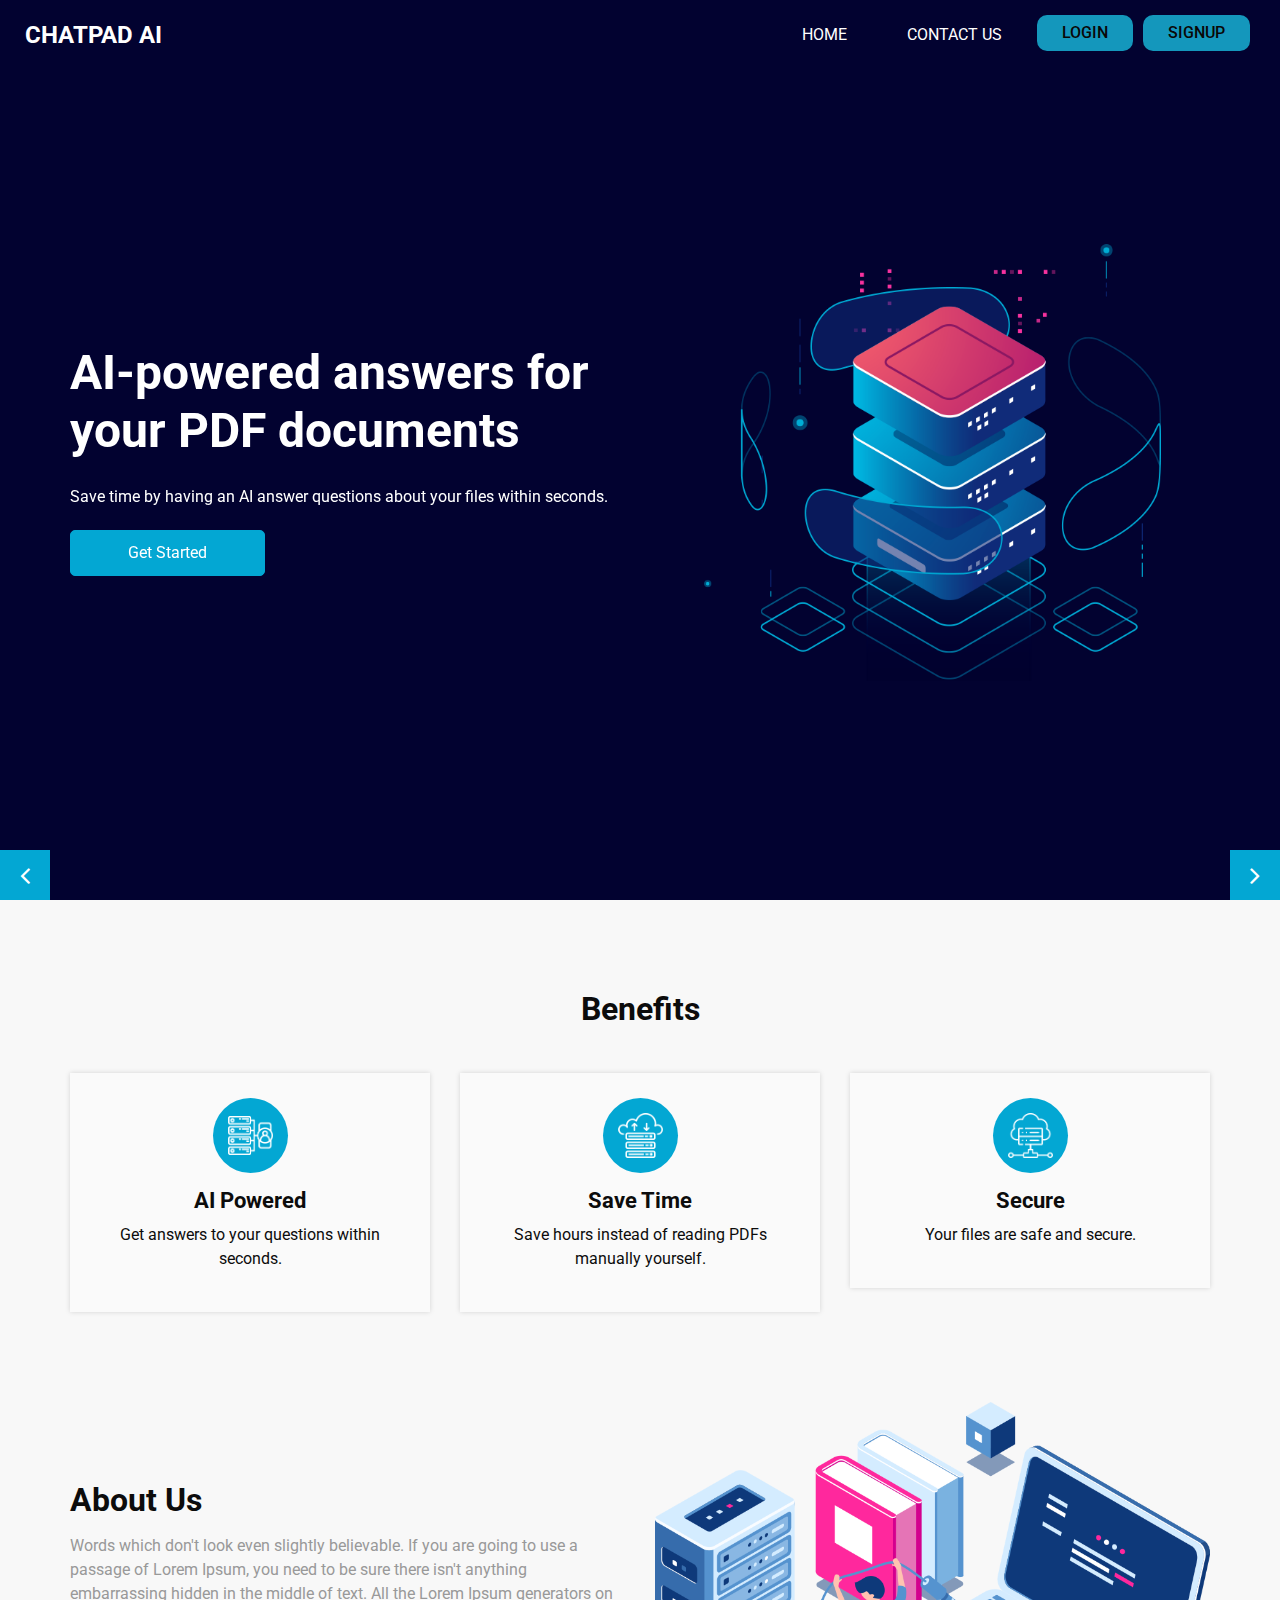
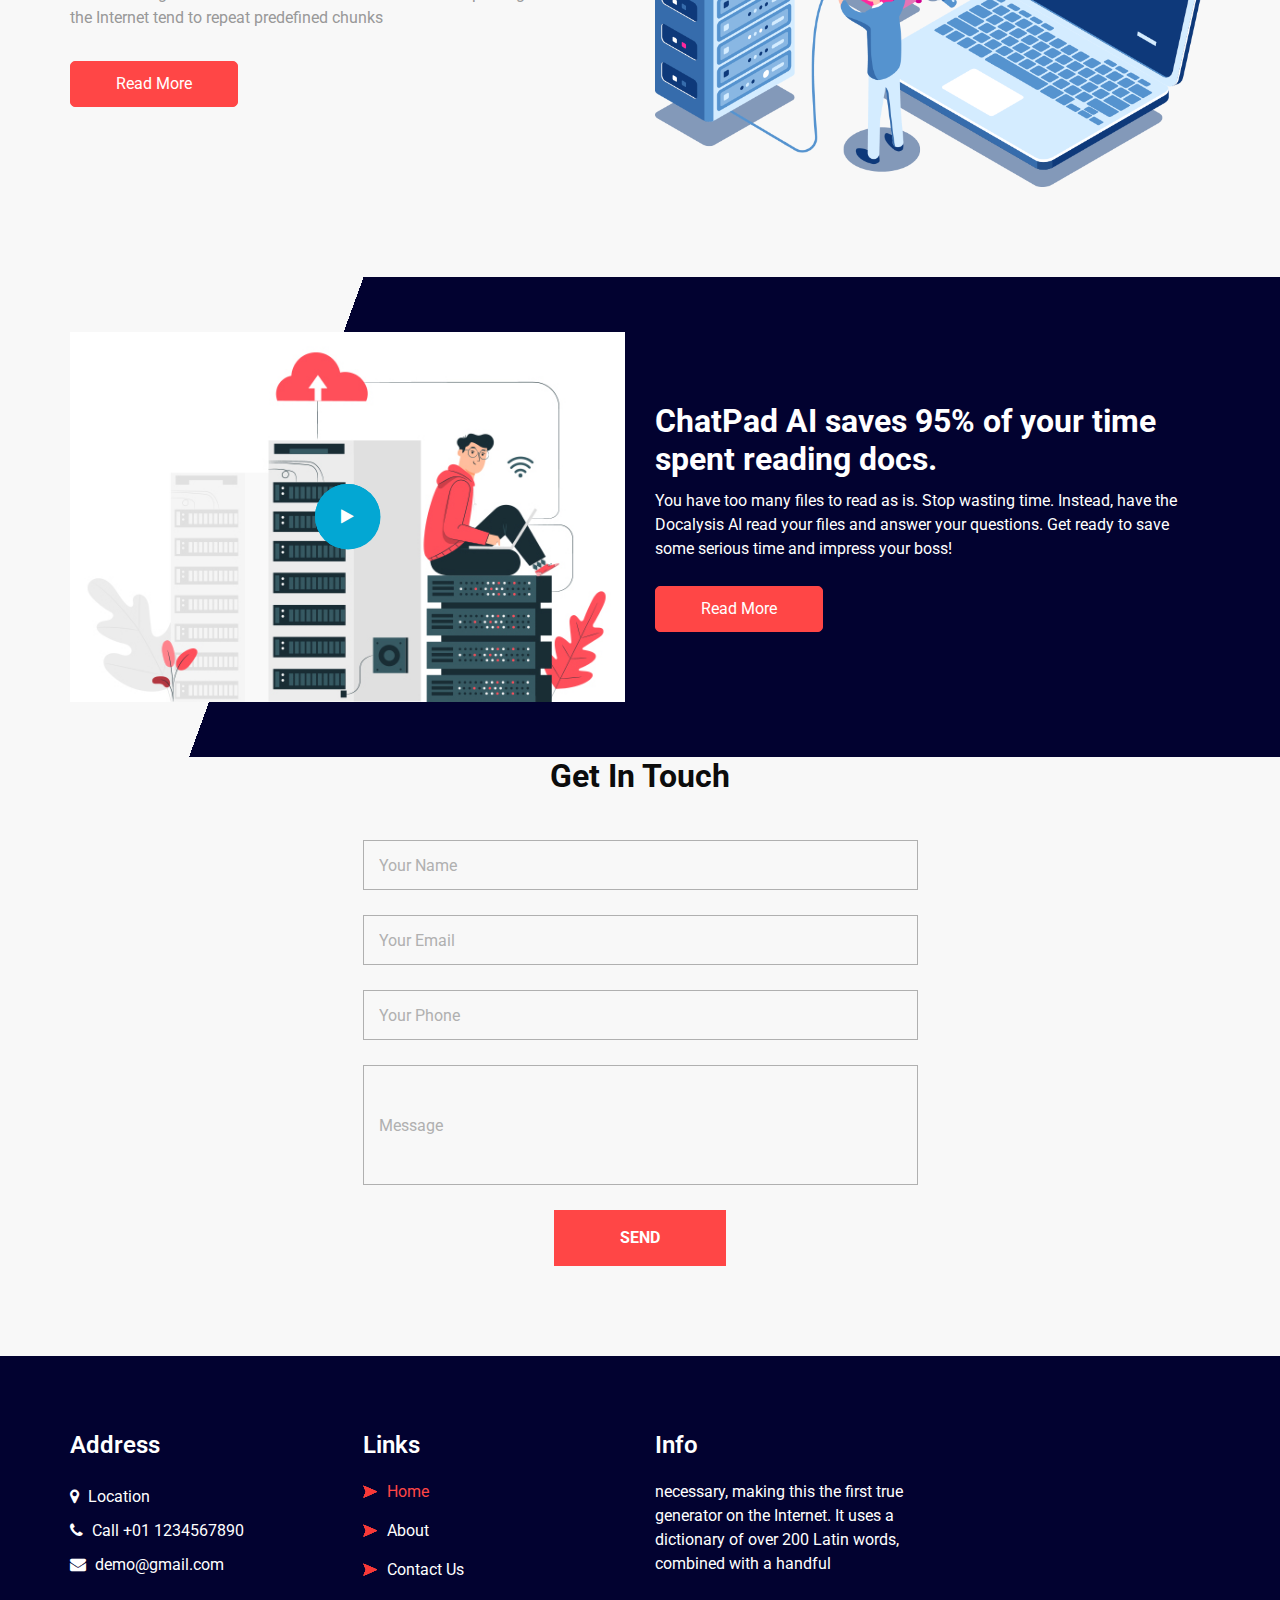
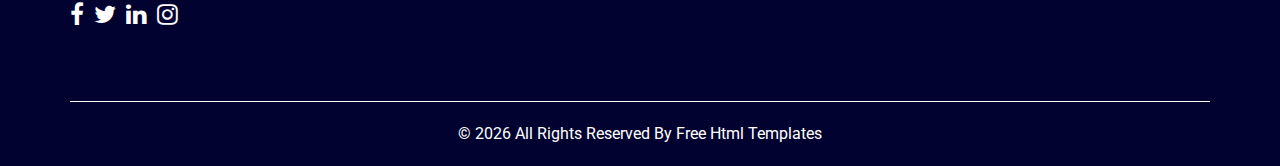
==== ChatPad AI/hostit-html/index.html @ 057b23d5 "Added frontend folder" ====
<!DOCTYPE html>
<html>

<head>
  <!-- Basic -->
  <meta charset="utf-8" />
  <meta http-equiv="X-UA-Compatible" content="IE=edge" />
  <!-- Mobile Metas -->
  <meta name="viewport" content="width=device-width, initial-scale=1, shrink-to-fit=no" />
  <!-- Site Metas -->
  <link rel="icon" href="images/fevicon.png" type="image/gif" />
  <meta name="keywords" content="" />
  <meta name="description" content="" />
  <meta name="author" content="" />

  <title>ChatPad AI</title>


  <!-- bootstrap core css -->
  <link rel="stylesheet" type="text/css" href="css/bootstrap.css" />

  <!-- fonts style -->
  <link href="https://fonts.googleapis.com/css2?family=Roboto:wght@400;500;700;900&display=swap" rel="stylesheet">

  <!-- font awesome style -->
  <link href="css/font-awesome.min.css" rel="stylesheet" />

  <!-- Custom styles-->
  <link href="css/style.css" rel="stylesheet" />
  <!-- responsive style -->
  <link href="css/responsive.css" rel="stylesheet" />

</head>

<body>

  <div class="hero_area">
    <!-- header section strats -->
    <header class="header_section">
      <div class="container-fluid">
        <nav class="navbar navbar-expand-lg custom_nav-container ">
          <a class="navbar-brand" href="index.html">
            <span>ChatPad AI</span>
          </a>

          <!-- <button class="navbar-toggler" type="button" data-toggle="collapse" data-target="#navbarSupportedContent" aria-controls="navbarSupportedContent" aria-expanded="false" aria-label="Toggle navigation">
            <span class=""> </span>
          </button> -->

          <div class="collapse navbar-collapse" id="navbarSupportedContent">
            <ul class="navbar-nav  ml-auto">
              <li class="nav-item active">
                <a class="nav-link" href="index.html">Home <span class="sr-only">(current)</span></a>
              </li>
             
              
             
              <li class="nav-item">
                <a class="nav-link" href="contact.html">Contact Us</a>
              </li>
              <li>
                <a href="" class="btn-s">
                  LOGIN
                </a>
              </li>
              <li>
                <a href="" class="btn-s">
                  SIGNUP
                </a>
              </li>
              
             
          
            </ul>
            <!-- <div class="quote_btn-container">
              <form class="form-inline">
                <button class="btn   nav_search-btn" type="submit">
                  <i class="fa fa-search" aria-hidden="true"></i>
                </button>
              </form>
              <a href="">
                <i class="fa fa-phone" aria-hidden="true"></i>
                <span>
                  Call : +01 123455678990
                </span>
              </a>
            </div> -->
          </div>
        </nav>
      </div>
    </header>
    <!-- end header section -->
    <!-- slider section -->
    <section class="slider_section ">
      <div id="customCarousel1" class="carousel slide" data-ride="carousel">
        <div class="carousel-inner">
          <div class="carousel-item active">
            <div class="container ">
              <div class="row">
                <div class="col-md-6">
                  <div class="detail-box">
                    <h1>
                      AI-powered answers for your PDF documents
                    </h1>
                    <p>
                      Save time by having an AI answer questions about your files within seconds.                    <div class="btn-box">
                      <a href="" class="btn-1">
                        Get Started
                      </a>
                      
                    </div>
                  </div>
                </div>
                <div class="col-md-6">
                  <div class="row">
                    <div class=" col-lg-10 mx-auto">
                      <div class="img-box">
                        <img src="images/slider-img.png" alt="">
                      </div>
                    </div>
                  </div>
                </div>
              </div>
            </div>
          </div>
          <div class="carousel-item">
            <div class="container ">
              <div class="row">
                <div class="col-md-6">
                  <div class="detail-box">
                    <h1>
                      Engage with the Web: Chat with any URL!
                    </h1>
                    <p>
                      
WebWise AI: Unleash the Power of URLs - Summarize and Answer Questions for Free!                   <div class="btn-box">
                    
                      <a href="" class="btn-2">
                        Get Started
                      </a>
                    </div>
                  </div>
                </div>
                <div class="col-md-6">
                  <div class="row">
                    <div class=" col-lg-10 mx-auto">
                      <div class="img-box">
                        <img src="images/slider-img.png" alt="">
                      </div>
                    </div>
                  </div>
                </div>
              </div>
            </div>
          </div>
        
        </div>
        <div class="carousel_btn-box">
          <a class="carousel-control-prev" href="#customCarousel1" role="button" data-slide="prev">
            <i class="fa fa-angle-left" aria-hidden="true"></i>
            <span class="sr-only">Previous</span>
          </a>
          <a class="carousel-control-next" href="#customCarousel1" role="button" data-slide="next">
            <i class="fa fa-angle-right" aria-hidden="true"></i>
            <span class="sr-only">Next</span>
          </a>
        </div>
      </div>
    </section>
    <!-- end slider section -->
  </div>

  <!-- service section -->

  <section class="service_section layout_padding">
    <div class="container">
      <div class="heading_container heading_center">
        <h2>
          Benefits
        </h2>
      </div>
    </div>
    <div class="container ">
      <div class="row">
        <div class="col-md-6 col-lg-4">
          <div class="box ">
            <div class="img-box">
              <img src="images/s1.png" alt="">
            </div>
            <div class="detail-box">
              <h4>
                AI Powered
              </h4>
              <p>
                Get answers to your questions within seconds.              </p>
             
            </div>
          </div>
        </div>
        <div class="col-md-6 col-lg-4">
          <div class="box ">
            <div class="img-box">
              <img src="images/s2.png" alt="">
            </div>
            <div class="detail-box">
              <h4>
                Save Time
              </h4>
              <p>
                Save hours instead of reading PDFs manually yourself.              </p>
              
            </div>
          </div>
        </div>
        <div class="col-md-6 col-lg-4 ">
          <div class="box ">
            <div class="img-box">
              <img src="images/s3.png" alt="">
            </div>
            <div class="detail-box">
              <h4>
                Secure
              </h4>
              <p>
                Your files are safe and secure.            </p>
             
            </div>
          </div>
        </div>
        <!-- <div class="col-md-6 col-lg-4">
          <div class="box ">
            <div class="img-box">
              <img src="images/s4.png" alt="">
            </div>
            <div class="detail-box">
              <h4>
                VPS Hosting
              </h4>
              <p>
                Generators on the Internet tend to repeat predefined chunks as necessary
              </p>
              <a href="">
                Read More
                <i class="fa fa-long-arrow-right" aria-hidden="true"></i>

              </a>
            </div>
          </div>
        </div> -->
        <!-- <div class="col-md-6 col-lg-4">
          <div class="box ">
            <div class="img-box">
              <img src="images/s5.png" alt="">
            </div>
            <div class="detail-box">
              <h4>
                Wordpress Hosting
              </h4>
              <p>
                Generators on the Internet tend to repeat predefined chunks as necessary
              </p>
              <a href="">
                Read More
                <i class="fa fa-long-arrow-right" aria-hidden="true"></i>

              </a>
            </div>
          </div>
        </div> -->
        <!-- <div class="col-md-6 col-lg-4">
          <div class="box ">
            <div class="img-box">
              <img src="images/s6.png" alt="">
            </div>
            <div class="detail-box">
              <h4>
                Domain Name
              </h4>
              <p>
                Generators on the Internet tend to repeat predefined chunks as necessary
              </p>
              <a href="">
                Read More
                <i class="fa fa-long-arrow-right" aria-hidden="true"></i>

              </a>
            </div>
          </div> -->
        </div>
      </div>
    </div>
  </section>

  <!-- end service section -->

  <!-- about section -->

  <section class="about_section layout_padding-bottom">
    <div class="container  ">
      <div class="row">
        <div class="col-md-6">
          <div class="detail-box">
            <div class="heading_container">
              <h2>
                About Us
              </h2>
            </div>
            <p>
              Words which don't look even slightly believable. If you are going to use a passage of Lorem Ipsum, you need to be sure there isn't anything embarrassing hidden in the middle of text. All the Lorem Ipsum generators on the Internet tend to repeat predefined chunks </p>
            <a href="">
              Read More
            </a>
          </div>
        </div>
        <div class="col-md-6 ">
          <div class="img-box">
            <img src="images/about-img.png" alt="">
          </div>
        </div>

      </div>
    </div>
  </section>

  <!-- end about section -->


  <!-- server section -->

  <section class="server_section">
    <div class="container ">
      <div class="row">
        <div class="col-md-6">
          <div class="img-box">
            <img src="images/server-img.jpg" alt="">
            <div class="play_btn">
              <button>
                <i class="fa fa-play" aria-hidden="true"></i>
              </button>
            </div>
          </div>
        </div>
        <div class="col-md-6">
          <div class="detail-box">
            <div class="heading_container">
              <h2>
                ChatPad AI saves 95% of your time spent reading docs.              </h2>
              <p>
                You have too many files to read as is. Stop wasting time. Instead, have the Docalysis AI read your files and answer your questions. Get ready to save some serious time and impress your boss!              </p>
            </div>
            <a href="">
              Read More
            </a>
          </div>
        </div>
      </div>
    </div>
  </section>

  <!-- end server section -->

  

  

  <!-- contact section -->
  <section class="contact_section layout_padding-bottom">
    <div class="container">
      <div class="heading_container heading_center">
        <h2>
          Get In Touch
        </h2>
      </div>
      <div class="row">
        <div class="col-md-8 col-lg-6 mx-auto">
          <div class="form_container">
            <form action="">
              <div>
                <input type="text" placeholder="Your Name" />
              </div>
              <div>
                <input type="email" placeholder="Your Email" />
              </div>
              <div>
                <input type="text" placeholder="Your Phone" />
              </div>
              <div>
                <input type="text" class="message-box" placeholder="Message" />
              </div>
              <div class="btn_box ">
                <button>
                  SEND
                </button>
              </div>
            </form>
          </div>
        </div>
      </div>
    </div>
  </section>
  <!-- end contact section -->

  <!-- info section -->

  <section class="info_section layout_padding2">
    <div class="container">
      <div class="row">
        <div class="col-md-3">
          <div class="info_contact">
            <h4>
              Address
            </h4>
            <div class="contact_link_box">
              <a href="">
                <i class="fa fa-map-marker" aria-hidden="true"></i>
                <span>
                  Location
                </span>
              </a>
              <a href="">
                <i class="fa fa-phone" aria-hidden="true"></i>
                <span>
                  Call +01 1234567890
                </span>
              </a>
              <a href="">
                <i class="fa fa-envelope" aria-hidden="true"></i>
                <span>
                  demo@gmail.com
                </span>
              </a>
            </div>
          </div>
          <div class="info_social">
            <a href="">
              <i class="fa fa-facebook" aria-hidden="true"></i>
            </a>
            <a href="">
              <i class="fa fa-twitter" aria-hidden="true"></i>
            </a>
            <a href="">
              <i class="fa fa-linkedin" aria-hidden="true"></i>
            </a>
            <a href="">
              <i class="fa fa-instagram" aria-hidden="true"></i>
            </a>
          </div>
        </div>
        <div class="col-md-3">
          <div class="info_link_box">
            <h4>
              Links
            </h4>
            <div class="info_links">
              <a class="active" href="index.html">
                <img src="images/nav-bullet.png" alt="">
                Home
              </a>
              <a class="" href="about.html">
                <img src="images/nav-bullet.png" alt="">
                About
              </a>
         
              <a class="" href="contact.html">
                <img src="images/nav-bullet.png" alt="">
                Contact Us
              </a>
            </div>
          </div>
        </div>
        <div class="col-md-3">
          <div class="info_detail">
            <h4>
              Info
            </h4>
            <p>
              necessary, making this the first true generator on the Internet. It uses a dictionary of over 200 Latin words, combined with a handful
            </p>
          </div>
        </div>
        
      </div>
    </div>
  </section>

  <!-- end info section -->


  <!-- footer section -->
  <footer class="footer_section">
    <div class="container">
      <p>
        &copy; <span id="displayYear"></span> All Rights Reserved By
        <a href="https://html.design/">Free Html Templates</a>
      </p>
    </div>
  </footer>
  <!-- footer section -->

  <!-- jQery -->
  <script src="js/jquery-3.4.1.min.js"></script>
  <!-- bootstrap js -->
  <script src="js/bootstrap.js"></script>
  <!-- custom js -->
  <script src="js/custom.js"></script>


</body>

</html>
---- ChatPad AI/hostit-html/css/style.css ----
body {
  font-family: "Roboto", sans-serif;
  color: #0c0c0c;
  background-color: #f8f8f8;
  overflow-x: hidden;
}

.layout_padding {
  padding: 90px 0;
}

.layout_padding2 {
  padding: 75px 0;
}

.layout_padding2-top {
  padding-top: 75px;
}

.layout_padding2-bottom {
  padding-bottom: 75px;
}

.layout_padding-top {
  padding-top: 90px;
}

.layout_padding-bottom {
  padding-bottom: 90px;
}

.heading_container {
  display: -webkit-box;
  display: -ms-flexbox;
  display: flex;
  -webkit-box-orient: vertical;
  -webkit-box-direction: normal;
      -ms-flex-direction: column;
          flex-direction: column;
  -webkit-box-align: start;
      -ms-flex-align: start;
          align-items: flex-start;
}

.heading_container h2 {
  position: relative;
  font-weight: bold;
  margin: 0;
}

.heading_container.heading_center {
  -webkit-box-align: center;
      -ms-flex-align: center;
          align-items: center;
  text-align: center;
}

.heading_container p {
  margin-top: 10px;
  margin-bottom: 0;
}

.container_border_style {
  position: relative;
  padding: 20px;
}

.container_border_style::before, .container_border_style::after {
  content: "";
  position: absolute;
  top: 50%;
  width: 3px;
  height: 90px;
  background-color: #03a7d3;
  -webkit-transform: translateY(-50%);
          transform: translateY(-50%);
}

.container_border_style::before {
  left: 0;
}

.container_border_style::after {
  right: 0;
}

a,
a:hover,
a:focus {
  text-decoration: none;
}

a:hover,
a:focus {
  color: initial;
}

.btn,
.btn:focus {
  outline: none !important;
  -webkit-box-shadow: none;
          box-shadow: none;
}

/*header section*/
.hero_area {
  position: relative;
  background-color: #020230;
  min-height: 100vh;
  display: -webkit-box;
  display: -ms-flexbox;
  display: flex;
  -webkit-box-orient: vertical;
  -webkit-box-direction: normal;
      -ms-flex-direction: column;
          flex-direction: column;
}

.sub_page .hero_area {
  min-height: auto;
}

.header_section .container-fluid {
  padding-right: 25px;
  padding-left: 25px;
}

.navbar-brand span {
  font-weight: bold;
  color: #ffffff;
  font-size: 24px;
  text-transform: uppercase;
}

.custom_nav-container {
  padding: 10px 0;
}

.custom_nav-container .navbar-nav .nav-item .nav-link {
  padding: 3px 15px;
  margin: 10px 15px;
  color: #ffffff;
  text-align: center;
  text-transform: uppercase;
}

.custom_nav-container .nav_search-btn {
  width: 35px;
  height: 35px;
  padding: 0;
  border: none;
  color: #ffffff;
  margin: 0 20px;
}

.custom_nav-container .navbar-toggler {
  outline: none;
}

.custom_nav-container .navbar-toggler {
  padding: 0;
  width: 37px;
  height: 42px;
  -webkit-transition: all 0.3s;
  transition: all 0.3s;
}

.custom_nav-container .navbar-toggler span {
  display: block;
  width: 35px;
  height: 4px;
  background-color: #ffffff;
  margin: 7px 0;
  -webkit-transition: all 0.3s;
  transition: all 0.3s;
  position: relative;
  border-radius: 5px;
  transition: all 0.3s;
}

.custom_nav-container .navbar-toggler span::before, .custom_nav-container .navbar-toggler span::after {
  content: "";
  position: absolute;
  left: 0;
  height: 100%;
  width: 100%;
  background-color: #ffffff;
  top: -10px;
  border-radius: 5px;
  -webkit-transition: all 0.3s;
  transition: all 0.3s;
}

.custom_nav-container .navbar-toggler span::after {
  top: 10px;
}

.custom_nav-container .navbar-toggler[aria-expanded="true"] {
  -webkit-transform: rotate(360deg);
          transform: rotate(360deg);
}

.custom_nav-container .navbar-toggler[aria-expanded="true"] span {
  -webkit-transform: rotate(45deg);
          transform: rotate(45deg);
}

.custom_nav-container .navbar-toggler[aria-expanded="true"] span::before, .custom_nav-container .navbar-toggler[aria-expanded="true"] span::after {
  -webkit-transform: rotate(90deg);
          transform: rotate(90deg);
  top: 0;
}

.custom_nav-container .navbar-toggler[aria-expanded="true"] .s-1 {
  -webkit-transform: rotate(45deg);
          transform: rotate(45deg);
  margin: 0;
  margin-bottom: -4px;
}

.custom_nav-container .navbar-toggler[aria-expanded="true"] .s-2 {
  display: none;
}

.custom_nav-container .navbar-toggler[aria-expanded="true"] .s-3 {
  -webkit-transform: rotate(-45deg);
          transform: rotate(-45deg);
  margin: 0;
  margin-top: -4px;
}

.custom_nav-container .navbar-toggler[aria-expanded="false"] .s-1,
.custom_nav-container .navbar-toggler[aria-expanded="false"] .s-2,
.custom_nav-container .navbar-toggler[aria-expanded="false"] .s-3 {
  -webkit-transform: none;
          transform: none;
}

.quote_btn-container {
  display: -webkit-box;
  display: -ms-flexbox;
  display: flex;
  -webkit-box-align: center;
      -ms-flex-align: center;
          align-items: center;
}

.quote_btn-container a {
  color: #ffffff;
  text-transform: uppercase;
}

.quote_btn-container a span {
  margin-left: 5px;
}

.header_section .btn-s {
  display: -webkit-box;
  display: -ms-flexbox;
  display: flex;
  margin: 5px 5px;
}

.header_section .btn-s a {
  margin: 5px;
  width: 195px;
  text-align: center;
}

.header_section .btn-s {
  display: inline-block;
  padding: 6px 25px;
  background-color: #1497bc;
  color: #0a0707;
  font-weight: 500;
  border-radius: 10px;
  /* border: 5px solid #03a7d3; */
  -webkit-transition: all .3s;
  transition: all .3s;
}

.header_section .btn-s:hover {
  background-color: transparent;
  color: #03a7d3;
}
/*end header section*/
/* slider section */
.slider_section {
  -webkit-box-flex: 1;
      -ms-flex: 1;
          flex: 1;
  display: -webkit-box;
  display: -ms-flexbox;
  display: flex;
  -webkit-box-align: center;
      -ms-flex-align: center;
          align-items: center;
  padding-top: 45px;
  padding-bottom: 90px;
}

.slider_section .row {
  -webkit-box-align: center;
      -ms-flex-align: center;
          align-items: center;
}

.slider_section #customCarousel1 {
  width: 100%;
  position: unset;
}

.slider_section .detail-box {
  color: #ffffff;
}

.slider_section .detail-box h1 {
  font-weight: bold;
  margin-bottom: 25px;
  font-size: 3rem;
}

.slider_section .detail-box h1 span {
  font-size: 3rem;
  color: #03a7d3;
}

.slider_section .detail-box .btn-box {
  display: -webkit-box;
  display: -ms-flexbox;
  display: flex;
  margin: 0 -5px;
}

.slider_section .detail-box a {
  margin: 5px;
  width: 195px;
  text-align: center;
}

.slider_section .detail-box .btn-1 {
  display: inline-block;
  padding: 10px 15px;
  background-color: #03a7d3;
  color: #ffffff;
  border-radius: 5px;
  border: 1px solid #03a7d3;
  -webkit-transition: all .3s;
  transition: all .3s;
}

.slider_section .detail-box .btn-1:hover {
  background-color: transparent;
  color: #03a7d3;
}

.slider_section .detail-box .btn-2 {
  display: inline-block;
  padding: 10px 15px;
  background-color: #ff4646;
  color: #ffffff;
  border-radius: 5px;
  border: 1px solid #ff4646;
  -webkit-transition: all .3s;
  transition: all .3s;
}

.slider_section .detail-box .btn-2:hover {
  background-color: transparent;
  color: #ff4646;
}

.slider_section .img-box img {
  width: 100%;
}

.slider_section .carousel_btn-box {
  position: absolute;
  bottom: 0;
  left: 0;
  display: -webkit-box;
  display: -ms-flexbox;
  display: flex;
  -webkit-box-pack: justify;
      -ms-flex-pack: justify;
          justify-content: space-between;
  width: 100%;
  height: 50px;
  z-index: 3;
  font-size: 22px;
}

.slider_section .carousel_btn-box .carousel-control-prev,
.slider_section .carousel_btn-box .carousel-control-next {
  position: unset;
  width: 50px;
  height: 50px;
  background-color: #03a7d3;
  opacity: 1;
  font-size: 28px;
  -webkit-transition: all .3s;
  transition: all .3s;
}

.slider_section .carousel_btn-box .carousel-control-prev:hover,
.slider_section .carousel_btn-box .carousel-control-next:hover {
  background-color: #ffffff;
  color: #000000;
}

.about_section .row {
  -webkit-box-align: center;
      -ms-flex-align: center;
          align-items: center;
}

.about_section .img-box img {
  max-width: 100%;
}

.about_section .detail-box p {
  color: #999;
  margin-top: 15px;
}

.about_section .detail-box a {
  display: inline-block;
  padding: 10px 45px;
  background-color: #ff4646;
  color: #ffffff;
  border-radius: 5px;
  border: 1px solid #ff4646;
  -webkit-transition: all .3s;
  transition: all .3s;
  margin-top: 15px;
}

.about_section .detail-box a:hover {
  background-color: transparent;
  color: #ff4646;
}

.service_section {
  position: relative;
}

.service_section .box {
  margin-top: 45px;
  display: -webkit-box;
  display: -ms-flexbox;
  display: flex;
  -webkit-box-orient: vertical;
  -webkit-box-direction: normal;
      -ms-flex-direction: column;
          flex-direction: column;
  -webkit-box-align: center;
      -ms-flex-align: center;
          align-items: center;
  text-align: center;
  padding: 25px;
  background-color: #fafafa;
  -webkit-box-shadow: 0 0 5px 0 rgba(0, 0, 0, 0.15);
          box-shadow: 0 0 5px 0 rgba(0, 0, 0, 0.15);
}

.service_section .box .img-box {
  width: 75px;
  height: 75px;
  background-color: #03a7d3;
  border-radius: 100%;
  display: -webkit-box;
  display: -ms-flexbox;
  display: flex;
  -webkit-box-pack: center;
      -ms-flex-pack: center;
          justify-content: center;
  -webkit-box-align: center;
      -ms-flex-align: center;
          align-items: center;
  -webkit-transition: all .2s;
  transition: all .2s;
  padding: 10px;
}

.service_section .box .img-box img {
  width: 100%;
  max-width: 45px;
  max-height: 45px;
}

.service_section .box .detail-box {
  margin-top: 15px;
}

.service_section .box .detail-box h4 {
  font-weight: bold;
  font-size: 22px;
}

.service_section .box .detail-box a {
  color: #03a7d3;
}

.service_section .box .detail-box a:hover {
  color: #ff4646;
}

.service_section .box:hover .img-box {
  background-color: #ff4646;
}

.server_section {
  background: linear-gradient(110deg, transparent 25%, #020230 25%);
  padding: 55px 0;
  color: #ffffff;
}

.server_section .row {
  -webkit-box-align: center;
      -ms-flex-align: center;
          align-items: center;
}

.server_section .img-box {
  position: relative;
}

.server_section .img-box img {
  width: 100%;
}

.server_section .img-box .play_btn {
  position: absolute;
  top: 50%;
  left: 50%;
  display: -webkit-box;
  display: -ms-flexbox;
  display: flex;
  -webkit-box-align: center;
      -ms-flex-align: center;
          align-items: center;
  -webkit-box-pack: center;
      -ms-flex-pack: center;
          justify-content: center;
  width: 65px;
  height: 65px;
  -webkit-transform: translate(-50%, -50%);
          transform: translate(-50%, -50%);
  border: none;
}

.server_section .img-box .play_btn button {
  background-color: transparent;
  border: none;
  background-color: #03a7d3;
  color: #ffffff;
  width: 100%;
  height: 100%;
  border-radius: 100%;
  position: relative;
  z-index: 3;
  outline: none;
}

.server_section .img-box .play_btn:before, .server_section .img-box .play_btn:after {
  content: "";
  width: 100%;
  height: 100%;
  position: absolute;
  top: 50%;
  left: 50%;
  background-color: #03a7d3;
  opacity: 1;
  border-radius: 100%;
  -webkit-transform: translate(-50%, -50%);
          transform: translate(-50%, -50%);
}

.server_section .img-box .play_btn:before {
  z-index: 2;
  -webkit-animation: before-animation 1500ms infinite;
          animation: before-animation 1500ms infinite;
}

.server_section .img-box .play_btn:after {
  z-index: 1;
  -webkit-animation: after-animation 1500ms infinite;
          animation: after-animation 1500ms infinite;
}

@-webkit-keyframes before-animation {
  0% {
    -webkit-transform: translateX(-50%) translateY(-50%) translateZ(0) scale(1);
            transform: translateX(-50%) translateY(-50%) translateZ(0) scale(1);
    opacity: 1;
  }
  100% {
    -webkit-transform: translateX(-50%) translateY(-50%) translateZ(0) scale(1.5);
            transform: translateX(-50%) translateY(-50%) translateZ(0) scale(1.5);
    opacity: 0;
  }
}

@keyframes before-animation {
  0% {
    -webkit-transform: translateX(-50%) translateY(-50%) translateZ(0) scale(1);
            transform: translateX(-50%) translateY(-50%) translateZ(0) scale(1);
    opacity: 1;
  }
  100% {
    -webkit-transform: translateX(-50%) translateY(-50%) translateZ(0) scale(1.5);
            transform: translateX(-50%) translateY(-50%) translateZ(0) scale(1.5);
    opacity: 0;
  }
}

@-webkit-keyframes after-animation {
  0% {
    -webkit-transform: translateX(-50%) translateY(-50%) translateZ(0) scale(1);
            transform: translateX(-50%) translateY(-50%) translateZ(0) scale(1);
    opacity: 1;
  }
  100% {
    -webkit-transform: translateX(-50%) translateY(-50%) translateZ(0) scale(2);
            transform: translateX(-50%) translateY(-50%) translateZ(0) scale(2);
    opacity: 0;
  }
}

@keyframes after-animation {
  0% {
    -webkit-transform: translateX(-50%) translateY(-50%) translateZ(0) scale(1);
            transform: translateX(-50%) translateY(-50%) translateZ(0) scale(1);
    opacity: 1;
  }
  100% {
    -webkit-transform: translateX(-50%) translateY(-50%) translateZ(0) scale(2);
            transform: translateX(-50%) translateY(-50%) translateZ(0) scale(2);
    opacity: 0;
  }
}

.server_section .detail-box a {
  display: inline-block;
  padding: 10px 45px;
  background-color: #ff4646;
  color: #ffffff;
  border-radius: 5px;
  border: 1px solid #ff4646;
  -webkit-transition: all .3s;
  transition: all .3s;
  margin-top: 25px;
}

.server_section .detail-box a:hover {
  background-color: transparent;
  color: #ff4646;
}

.price_section .price_container {
  display: -webkit-box;
  display: -ms-flexbox;
  display: flex;
  -ms-flex-wrap: wrap;
      flex-wrap: wrap;
  -webkit-box-pack: center;
      -ms-flex-pack: center;
          justify-content: center;
  text-align: center;
}

.price_section .price_container .box {
  margin: 45px 15px 0 15px;
}

.price_section .price_container .box .detail-box {
  width: 300px;
  padding: 40px 20px 15px 20px;
  background-color: #fff;
  border-radius: 25px;
  -webkit-box-shadow: 0 0 5px 0 rgba(0, 0, 0, 0.1);
          box-shadow: 0 0 5px 0 rgba(0, 0, 0, 0.1);
}

.price_section .price_container .box .detail-box h2 {
  font-weight: bold;
}

.price_section .price_container .box .detail-box h2 span {
  font-size: 3rem;
}

.price_section .price_container .box .detail-box h6 {
  text-transform: uppercase;
  color: #03a7d3;
  font-size: 20px;
  margin-bottom: 10px;
}

.price_section .price_container .box .price_features {
  padding: 0;
  list-style-type: none;
}

.price_section .price_container .box .price_features li {
  margin: 10px 0;
}

.price_section .price_container .box .btn-box {
  margin-top: 25px;
}

.price_section .price_container .box .btn-box a {
  display: inline-block;
  padding: 10px 35px;
  background-color: #ff4646;
  color: #ffffff;
  border-radius: 5px;
  border: 1px solid #ff4646;
  -webkit-transition: all .3s;
  transition: all .3s;
  border: none;
}

.price_section .price_container .box .btn-box a:hover {
  background-color: transparent;
  color: #ff4646;
}

.price_section .price_container .box .btn-box a:hover {
  background-color: #03a7d3;
  color: #ffffff;
}

.price_section .price_container .box:hover {
  color: #ffffff;
}

.price_section .price_container .box:hover .detail-box {
  background-color: #03a7d3;
}

.price_section .price_container .box:hover h6 {
  color: #ffffff;
}

.price_section .price_container .box:hover a {
  background-color: #03a7d3;
  color: #ffffff;
}

.client_section {
  padding-bottom: 45px;
}

.client_section .heading_container {
  margin-bottom: 35px;
}

.client_section .box {
  display: -webkit-box;
  display: -ms-flexbox;
  display: flex;
  -webkit-box-align: center;
      -ms-flex-align: center;
          align-items: center;
  margin: 45px 0;
}

.client_section .box .img-box {
  width: 125px;
  height: 125px;
  min-width: 125px;
  border-radius: 100%;
  overflow: hidden;
  margin-right: -65px;
  position: relative;
}

.client_section .box .img-box img {
  width: 100%;
}

.client_section .box .client_info {
  display: -webkit-box;
  display: -ms-flexbox;
  display: flex;
  -webkit-box-pack: justify;
      -ms-flex-pack: justify;
          justify-content: space-between;
}

.client_section .box .client_info .client_name h5 {
  font-weight: bold;
  color: #03a7d3;
  margin-bottom: 0;
  text-transform: uppercase;
}

.client_section .box .client_info .client_name h6 {
  margin-bottom: 0;
  color: #ff4646;
  font-weight: normal;
  font-size: 14px;
  text-transform: uppercase;
}

.client_section .box .client_info i {
  font-size: 24px;
  color: #03a7d3;
}

.client_section .box p {
  margin-top: 25px;
}

.client_section .box .detail-box {
  background-color: #ffffff;
  padding: 45px 45px 45px 85px;
  -webkit-box-shadow: 0 0 5px 0 rgba(0, 0, 0, 0.2);
          box-shadow: 0 0 5px 0 rgba(0, 0, 0, 0.2);
}

.client_section .carousel-control-prev,
.client_section .carousel-control-next {
  width: 50px;
  height: 50px;
  background-color: #03a7d3;
  opacity: 1;
  font-size: 28px;
  font-weight: bold;
  top: 50%;
  -webkit-transform: translateY(-50%);
          transform: translateY(-50%);
}

.client_section .carousel-control-prev {
  left: 0;
}

.client_section .carousel-control-next {
  right: 0;
}

.contact_section {
  position: relative;
}

.contact_section .heading_container {
  margin-bottom: 45px;
}

.contact_section .form_container input {
  width: 100%;
  border: 1px solid #b0b0b0;
  height: 50px;
  margin-bottom: 25px;
  padding-left: 15px;
  background-color: transparent;
  outline: none;
  color: #101010;
}

.contact_section .form_container input::-webkit-input-placeholder {
  color: #b0b0b0;
}

.contact_section .form_container input:-ms-input-placeholder {
  color: #b0b0b0;
}

.contact_section .form_container input::-ms-input-placeholder {
  color: #b0b0b0;
}

.contact_section .form_container input::placeholder {
  color: #b0b0b0;
}

.contact_section .form_container input.message-box {
  height: 120px;
}

.contact_section .form_container .btn_box {
  display: -webkit-box;
  display: -ms-flexbox;
  display: flex;
  -webkit-box-pack: center;
      -ms-flex-pack: center;
          justify-content: center;
}

.contact_section .form_container button {
  border: none;
  text-transform: uppercase;
  display: inline-block;
  padding: 15px 65px;
  background-color: #ff4646;
  color: #ffffff;
  border-radius: 0;
  border: 1px solid #ff4646;
  -webkit-transition: all .3s;
  transition: all .3s;
  font-weight: bold;
}

.contact_section .form_container button:hover {
  background-color: transparent;
  color: #ff4646;
}

/* info section */
.info_section {
  background-color: #020230;
  color: #ffffff;
}

.info_section h4 {
  font-weight: 600;
  margin-bottom: 20px;
}

.info_section .info_contact .contact_link_box {
  display: -webkit-box;
  display: -ms-flexbox;
  display: flex;
  -webkit-box-orient: vertical;
  -webkit-box-direction: normal;
      -ms-flex-direction: column;
          flex-direction: column;
}

.info_section .info_contact .contact_link_box a {
  margin: 5px 0;
  color: #ffffff;
}

.info_section .info_contact .contact_link_box a i {
  margin-right: 5px;
}

.info_section .info_contact .contact_link_box a:hover {
  color: #ff4646;
}

.info_section .info_social {
  display: -webkit-box;
  display: -ms-flexbox;
  display: flex;
  margin-top: 20px;
}

.info_section .info_social a {
  display: -webkit-box;
  display: -ms-flexbox;
  display: flex;
  -webkit-box-pack: center;
      -ms-flex-pack: center;
          justify-content: center;
  -webkit-box-align: center;
      -ms-flex-align: center;
          align-items: center;
  color: #ffffff;
  border-radius: 100%;
  margin-right: 10px;
  font-size: 24px;
}

.info_section .info_social a:hover {
  color: #ff4646;
}

.info_section .info_links {
  display: -webkit-box;
  display: -ms-flexbox;
  display: flex;
  -webkit-box-orient: vertical;
  -webkit-box-direction: normal;
      -ms-flex-direction: column;
          flex-direction: column;
  -ms-flex-wrap: wrap;
      flex-wrap: wrap;
}

.info_section .info_links a {
  display: -webkit-box;
  display: -ms-flexbox;
  display: flex;
  -webkit-box-align: center;
      -ms-flex-align: center;
          align-items: center;
  margin-bottom: 15px;
  color: #ffffff;
}

.info_section .info_links a img {
  margin-right: 10px;
}

.info_section .info_links a:hover, .info_section .info_links a.active {
  color: #ff4646;
}

.info_section form input {
  border: none;
  border-bottom: 1px solid #ffffff;
  background-color: transparent;
  width: 100%;
  height: 45px;
  color: #ffffff;
  outline: none;
}

.info_section form input::-webkit-input-placeholder {
  color: #ffffff;
}

.info_section form input:-ms-input-placeholder {
  color: #ffffff;
}

.info_section form input::-ms-input-placeholder {
  color: #ffffff;
}

.info_section form input::placeholder {
  color: #ffffff;
}

.info_section form button {
  width: 100%;
  text-align: center;
  display: inline-block;
  padding: 10px 55px;
  background-color: #ff4646;
  color: #ffffff;
  border-radius: 0;
  border: 1px solid #ff4646;
  -webkit-transition: all .3s;
  transition: all .3s;
  margin-top: 15px;
}

.info_section form button:hover {
  background-color: transparent;
  color: #ff4646;
}

/* end info section */
/* footer section*/
.footer_section {
  position: relative;
  background-color: #020230;
  text-align: center;
}

.footer_section p {
  color: #ffffff;
  padding: 20px 0;
  margin: 0;
  border-top: 1px solid #ffffff;
}

.footer_section p a {
  color: inherit;
}
/*# sourceMappingURL=style.css.map */
---- ChatPad AI/hostit-html/css/responsive.css ----
@media (max-width: 1300px) {}

@media (max-width: 1120px) {}

@media (max-width: 992px) {
  .hero_area {
    min-height: auto;
  }

  #navbarSupportedContent {
    padding: 15px 0 25px 0;
  }

  .quote_btn-container {
    flex-direction: column;
    align-items: center;
  }

  .quote_btn-container a {
    margin-right: 0;
    margin-top: 10px;
  }

  .slider_section {
    padding: 45px 0 90px 0;
  }


  .client_section .box {
    margin: 15px;
  }

  .client_section .carousel_btn-box {
    display: flex;
    justify-content: center;
    margin-top: 45px;
  }

  .client_section .carousel-control-prev,
  .client_section .carousel-control-next {
    position: unset;
    margin: 0 2.5px;
    width: 45px;
    height: 45px;
  }

  .info_section .info_main_row>div {
    margin-bottom: 25px;
  }
}

@media (max-width: 768px) {
  .slider_section .detail-box {
    margin-bottom: 45px;
    text-align: center;
  }

  .slider_section .detail-box .btn-box {
    justify-content: center;
  }

  .about_section .detail-box {
    margin-bottom: 45px;
  }


  .service_section .row .service_col_middle {
    order: 2;
  }

  .service_section .service_col_middle .box {
    margin-bottom: 45px;
  }

  .server_section {
    background: none;
    background-color: #020230;
  }

  .server_section .img-box {
    margin-bottom: 25px;
  }

  .contact_section .form_container {
    margin-right: 0;
    margin-bottom: 45px;
  }

  .info_section .row>div {
    display: flex;
    flex-direction: column;
    align-items: center;
    text-align: center;
    margin-bottom: 35px;
  }

  .info_section .info_links {
    align-items: center;
  }
}

@media (max-width: 576px) {


  .client_section .box {
    flex-direction: column;
    align-items: center;
  }

  .client_section .box .detail-box {
    padding: 85px 45px 45px 45px;

  }

  .client_section .box .img-box {
    margin-right: 0;
    margin-bottom: -65px;
  }
}

@media (max-width: 480px) {}

@media (max-width: 420px) {}

@media (max-width: 376px) {
  .slider_section .detail_box h1 {
    font-size: 2.5rem;
  }
}

@media (min-width: 1200px) {
  .container {
    max-width: 1170px;
  }
}
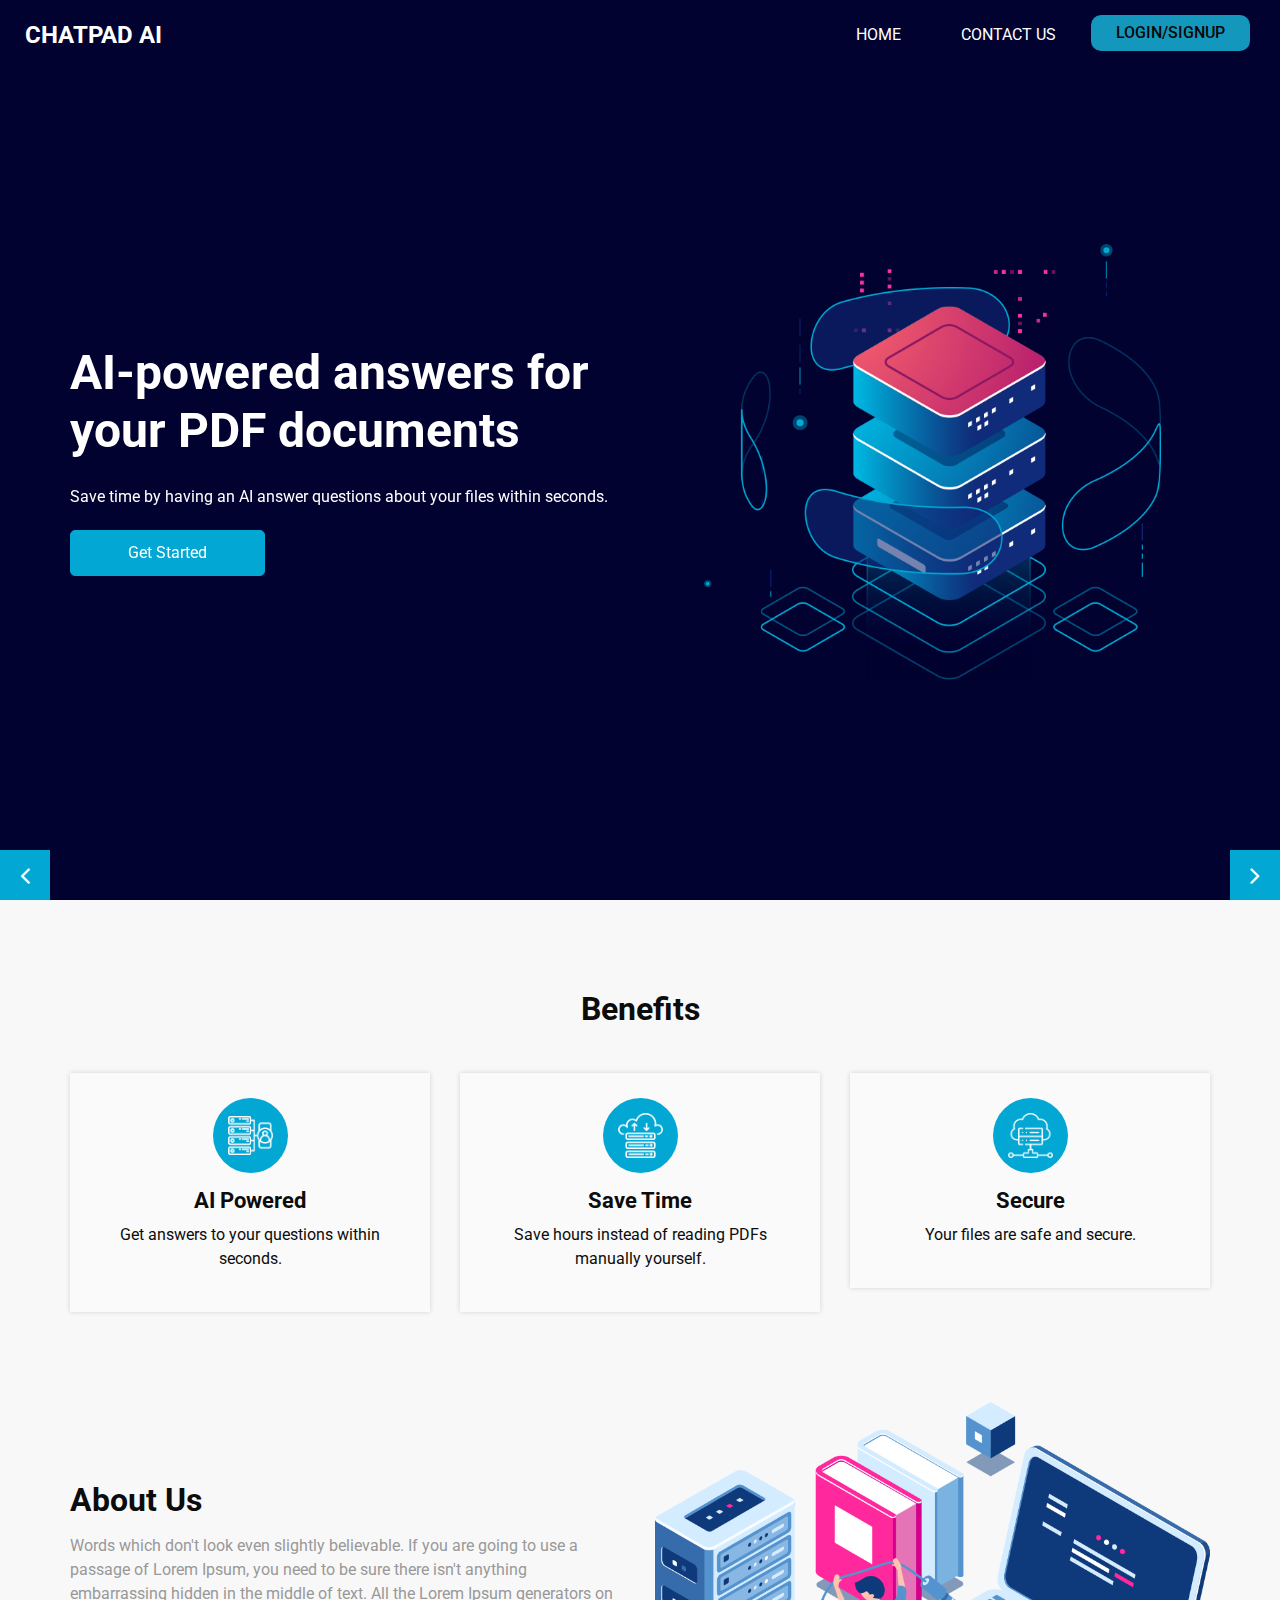
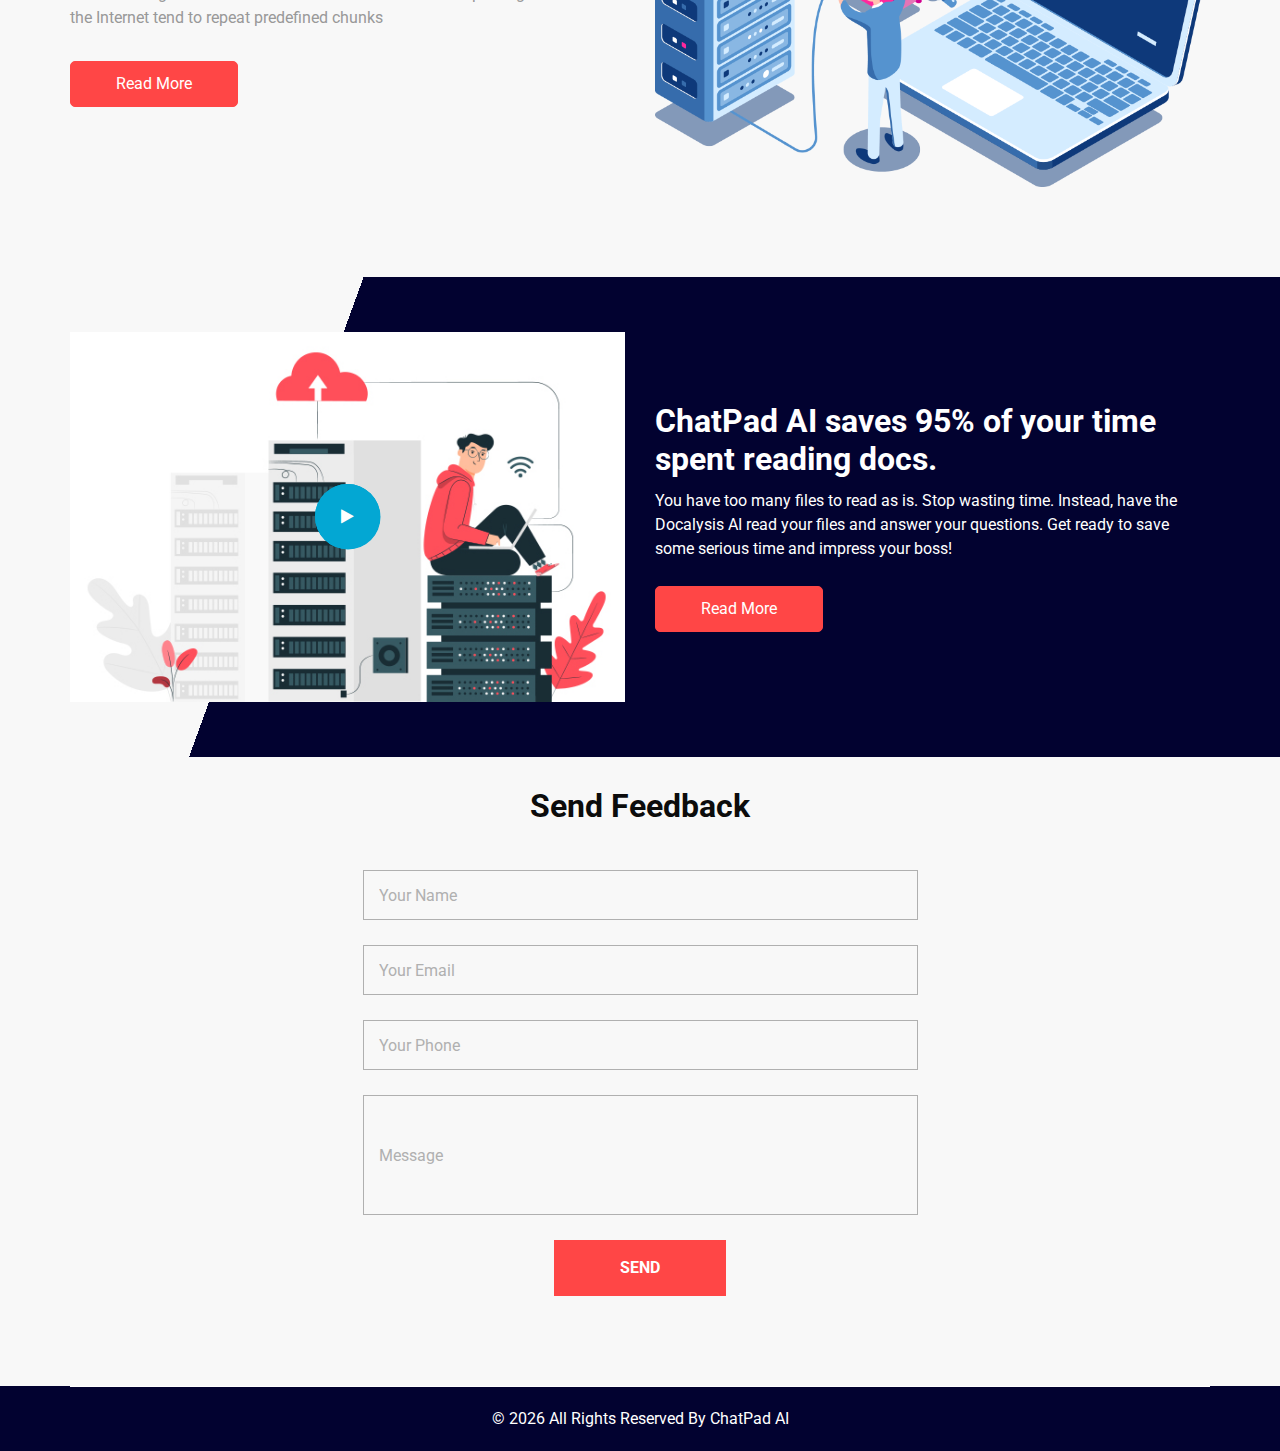
==== commit 9a19b358: "upto adminlogin" ====
--- a/ChatPad AI/hostit-html/index.html
+++ b/ChatPad AI/hostit-html/index.html
@@ -43,9 +43,7 @@
             <span>ChatPad AI</span>
           </a>
 
-          <!-- <button class="navbar-toggler" type="button" data-toggle="collapse" data-target="#navbarSupportedContent" aria-controls="navbarSupportedContent" aria-expanded="false" aria-label="Toggle navigation">
-            <span class=""> </span>
-          </button> -->
+    
 
           <div class="collapse navbar-collapse" id="navbarSupportedContent">
             <ul class="navbar-nav  ml-auto">
@@ -56,37 +54,19 @@
               
              
               <li class="nav-item">
-                <a class="nav-link" href="contact.html">Contact Us</a>
+                <a class="nav-link" href="#contact_sec">Contact Us</a>
               </li>
               <li>
-                <a href="" class="btn-s">
-                  LOGIN
+                <a href="login.html" class="btn-s">
+                  LOGIN/SIGNUP
                 </a>
               </li>
-              <li>
-                <a href="" class="btn-s">
-                  SIGNUP
-                </a>
-              </li>
+           
               
              
           
             </ul>
-            <!-- <div class="quote_btn-container">
-              <form class="form-inline">
-                <button class="btn   nav_search-btn" type="submit">
-                  <i class="fa fa-search" aria-hidden="true"></i>
-                </button>
-              </form>
-              <a href="">
-                <i class="fa fa-phone" aria-hidden="true"></i>
-                <span>
-                  Call : +01 123455678990
-                </span>
-              </a>
-            </div> -->
-          </div>
-        </nav>
+  
       </div>
     </header>
     <!-- end header section -->
@@ -227,65 +207,7 @@
             </div>
           </div>
         </div>
-        <!-- <div class="col-md-6 col-lg-4">
-          <div class="box ">
-            <div class="img-box">
-              <img src="images/s4.png" alt="">
-            </div>
-            <div class="detail-box">
-              <h4>
-                VPS Hosting
-              </h4>
-              <p>
-                Generators on the Internet tend to repeat predefined chunks as necessary
-              </p>
-              <a href="">
-                Read More
-                <i class="fa fa-long-arrow-right" aria-hidden="true"></i>
-
-              </a>
-            </div>
-          </div>
-        </div> -->
-        <!-- <div class="col-md-6 col-lg-4">
-          <div class="box ">
-            <div class="img-box">
-              <img src="images/s5.png" alt="">
-            </div>
-            <div class="detail-box">
-              <h4>
-                Wordpress Hosting
-              </h4>
-              <p>
-                Generators on the Internet tend to repeat predefined chunks as necessary
-              </p>
-              <a href="">
-                Read More
-                <i class="fa fa-long-arrow-right" aria-hidden="true"></i>
-
-              </a>
-            </div>
-          </div>
-        </div> -->
-        <!-- <div class="col-md-6 col-lg-4">
-          <div class="box ">
-            <div class="img-box">
-              <img src="images/s6.png" alt="">
-            </div>
-            <div class="detail-box">
-              <h4>
-                Domain Name
-              </h4>
-              <p>
-                Generators on the Internet tend to repeat predefined chunks as necessary
-              </p>
-              <a href="">
-                Read More
-                <i class="fa fa-long-arrow-right" aria-hidden="true"></i>
-
-              </a>
-            </div>
-          </div> -->
+
         </div>
       </div>
     </div>
@@ -365,10 +287,10 @@
 
   <!-- contact section -->
   <section class="contact_section layout_padding-bottom">
-    <div class="container">
+    <div class="container" id="contact_sec">
       <div class="heading_container heading_center">
         <h2>
-          Get In Touch
+          Send Feedback
         </h2>
       </div>
       <div class="row">
@@ -402,96 +324,15 @@
 
   <!-- info section -->
 
-  <section class="info_section layout_padding2">
-    <div class="container">
-      <div class="row">
-        <div class="col-md-3">
-          <div class="info_contact">
-            <h4>
-              Address
-            </h4>
-            <div class="contact_link_box">
-              <a href="">
-                <i class="fa fa-map-marker" aria-hidden="true"></i>
-                <span>
-                  Location
-                </span>
-              </a>
-              <a href="">
-                <i class="fa fa-phone" aria-hidden="true"></i>
-                <span>
-                  Call +01 1234567890
-                </span>
-              </a>
-              <a href="">
-                <i class="fa fa-envelope" aria-hidden="true"></i>
-                <span>
-                  demo@gmail.com
-                </span>
-              </a>
-            </div>
-          </div>
-          <div class="info_social">
-            <a href="">
-              <i class="fa fa-facebook" aria-hidden="true"></i>
-            </a>
-            <a href="">
-              <i class="fa fa-twitter" aria-hidden="true"></i>
-            </a>
-            <a href="">
-              <i class="fa fa-linkedin" aria-hidden="true"></i>
-            </a>
-            <a href="">
-              <i class="fa fa-instagram" aria-hidden="true"></i>
-            </a>
-          </div>
-        </div>
-        <div class="col-md-3">
-          <div class="info_link_box">
-            <h4>
-              Links
-            </h4>
-            <div class="info_links">
-              <a class="active" href="index.html">
-                <img src="images/nav-bullet.png" alt="">
-                Home
-              </a>
-              <a class="" href="about.html">
-                <img src="images/nav-bullet.png" alt="">
-                About
-              </a>
-         
-              <a class="" href="contact.html">
-                <img src="images/nav-bullet.png" alt="">
-                Contact Us
-              </a>
-            </div>
-          </div>
-        </div>
-        <div class="col-md-3">
-          <div class="info_detail">
-            <h4>
-              Info
-            </h4>
-            <p>
-              necessary, making this the first true generator on the Internet. It uses a dictionary of over 200 Latin words, combined with a handful
-            </p>
-          </div>
-        </div>
-        
-      </div>
-    </div>
-  </section>
-
-  <!-- end info section -->
+
 
 
   <!-- footer section -->
   <footer class="footer_section">
     <div class="container">
       <p>
-        &copy; <span id="displayYear"></span> All Rights Reserved By
-        <a href="https://html.design/">Free Html Templates</a>
+        &copy; <span id="displayYear"></span> All Rights Reserved By ChatPad AI
+
       </p>
     </div>
   </footer>
--- a/ChatPad AI/hostit-html/css/style.css
+++ b/ChatPad AI/hostit-html/css/style.css
@@ -35,11 +35,11 @@
   display: flex;
   -webkit-box-orient: vertical;
   -webkit-box-direction: normal;
-      -ms-flex-direction: column;
-          flex-direction: column;
+  -ms-flex-direction: column;
+  flex-direction: column;
   -webkit-box-align: start;
-      -ms-flex-align: start;
-          align-items: flex-start;
+  -ms-flex-align: start;
+  align-items: flex-start;
 }
 
 .heading_container h2 {
@@ -50,8 +50,8 @@
 
 .heading_container.heading_center {
   -webkit-box-align: center;
-      -ms-flex-align: center;
-          align-items: center;
+  -ms-flex-align: center;
+  align-items: center;
   text-align: center;
 }
 
@@ -65,7 +65,8 @@
   padding: 20px;
 }
 
-.container_border_style::before, .container_border_style::after {
+.container_border_style::before,
+.container_border_style::after {
   content: "";
   position: absolute;
   top: 50%;
@@ -73,7 +74,7 @@
   height: 90px;
   background-color: #03a7d3;
   -webkit-transform: translateY(-50%);
-          transform: translateY(-50%);
+  transform: translateY(-50%);
 }
 
 .container_border_style::before {
@@ -99,7 +100,7 @@
 .btn:focus {
   outline: none !important;
   -webkit-box-shadow: none;
-          box-shadow: none;
+  box-shadow: none;
 }
 
 /*header section*/
@@ -112,8 +113,8 @@
   display: flex;
   -webkit-box-orient: vertical;
   -webkit-box-direction: normal;
-      -ms-flex-direction: column;
-          flex-direction: column;
+  -ms-flex-direction: column;
+  flex-direction: column;
 }
 
 .sub_page .hero_area {
@@ -178,7 +179,8 @@
   transition: all 0.3s;
 }
 
-.custom_nav-container .navbar-toggler span::before, .custom_nav-container .navbar-toggler span::after {
+.custom_nav-container .navbar-toggler span::before,
+.custom_nav-container .navbar-toggler span::after {
   content: "";
   position: absolute;
   left: 0;
@@ -197,23 +199,24 @@
 
 .custom_nav-container .navbar-toggler[aria-expanded="true"] {
   -webkit-transform: rotate(360deg);
-          transform: rotate(360deg);
+  transform: rotate(360deg);
 }
 
 .custom_nav-container .navbar-toggler[aria-expanded="true"] span {
   -webkit-transform: rotate(45deg);
-          transform: rotate(45deg);
-}
-
-.custom_nav-container .navbar-toggler[aria-expanded="true"] span::before, .custom_nav-container .navbar-toggler[aria-expanded="true"] span::after {
+  transform: rotate(45deg);
+}
+
+.custom_nav-container .navbar-toggler[aria-expanded="true"] span::before,
+.custom_nav-container .navbar-toggler[aria-expanded="true"] span::after {
   -webkit-transform: rotate(90deg);
-          transform: rotate(90deg);
+  transform: rotate(90deg);
   top: 0;
 }
 
 .custom_nav-container .navbar-toggler[aria-expanded="true"] .s-1 {
   -webkit-transform: rotate(45deg);
-          transform: rotate(45deg);
+  transform: rotate(45deg);
   margin: 0;
   margin-bottom: -4px;
 }
@@ -224,7 +227,7 @@
 
 .custom_nav-container .navbar-toggler[aria-expanded="true"] .s-3 {
   -webkit-transform: rotate(-45deg);
-          transform: rotate(-45deg);
+  transform: rotate(-45deg);
   margin: 0;
   margin-top: -4px;
 }
@@ -233,7 +236,7 @@
 .custom_nav-container .navbar-toggler[aria-expanded="false"] .s-2,
 .custom_nav-container .navbar-toggler[aria-expanded="false"] .s-3 {
   -webkit-transform: none;
-          transform: none;
+  transform: none;
 }
 
 .quote_btn-container {
@@ -241,8 +244,8 @@
   display: -ms-flexbox;
   display: flex;
   -webkit-box-align: center;
-      -ms-flex-align: center;
-          align-items: center;
+  -ms-flex-align: center;
+  align-items: center;
 }
 
 .quote_btn-container a {
@@ -275,8 +278,8 @@
   font-weight: 500;
   border-radius: 10px;
   /* border: 5px solid #03a7d3; */
-  -webkit-transition: all .3s;
-  transition: all .3s;
+  -webkit-transition: all 0.3s;
+  transition: all 0.3s;
 }
 
 .header_section .btn-s:hover {
@@ -287,22 +290,22 @@
 /* slider section */
 .slider_section {
   -webkit-box-flex: 1;
-      -ms-flex: 1;
-          flex: 1;
-  display: -webkit-box;
-  display: -ms-flexbox;
-  display: flex;
-  -webkit-box-align: center;
-      -ms-flex-align: center;
-          align-items: center;
+  -ms-flex: 1;
+  flex: 1;
+  display: -webkit-box;
+  display: -ms-flexbox;
+  display: flex;
+  -webkit-box-align: center;
+  -ms-flex-align: center;
+  align-items: center;
   padding-top: 45px;
   padding-bottom: 90px;
 }
 
 .slider_section .row {
   -webkit-box-align: center;
-      -ms-flex-align: center;
-          align-items: center;
+  -ms-flex-align: center;
+  align-items: center;
 }
 
 .slider_section #customCarousel1 {
@@ -345,8 +348,8 @@
   color: #ffffff;
   border-radius: 5px;
   border: 1px solid #03a7d3;
-  -webkit-transition: all .3s;
-  transition: all .3s;
+  -webkit-transition: all 0.3s;
+  transition: all 0.3s;
 }
 
 .slider_section .detail-box .btn-1:hover {
@@ -361,8 +364,8 @@
   color: #ffffff;
   border-radius: 5px;
   border: 1px solid #ff4646;
-  -webkit-transition: all .3s;
-  transition: all .3s;
+  -webkit-transition: all 0.3s;
+  transition: all 0.3s;
 }
 
 .slider_section .detail-box .btn-2:hover {
@@ -382,8 +385,8 @@
   display: -ms-flexbox;
   display: flex;
   -webkit-box-pack: justify;
-      -ms-flex-pack: justify;
-          justify-content: space-between;
+  -ms-flex-pack: justify;
+  justify-content: space-between;
   width: 100%;
   height: 50px;
   z-index: 3;
@@ -398,8 +401,8 @@
   background-color: #03a7d3;
   opacity: 1;
   font-size: 28px;
-  -webkit-transition: all .3s;
-  transition: all .3s;
+  -webkit-transition: all 0.3s;
+  transition: all 0.3s;
 }
 
 .slider_section .carousel_btn-box .carousel-control-prev:hover,
@@ -410,8 +413,8 @@
 
 .about_section .row {
   -webkit-box-align: center;
-      -ms-flex-align: center;
-          align-items: center;
+  -ms-flex-align: center;
+  align-items: center;
 }
 
 .about_section .img-box img {
@@ -430,8 +433,8 @@
   color: #ffffff;
   border-radius: 5px;
   border: 1px solid #ff4646;
-  -webkit-transition: all .3s;
-  transition: all .3s;
+  -webkit-transition: all 0.3s;
+  transition: all 0.3s;
   margin-top: 15px;
 }
 
@@ -451,16 +454,16 @@
   display: flex;
   -webkit-box-orient: vertical;
   -webkit-box-direction: normal;
-      -ms-flex-direction: column;
-          flex-direction: column;
-  -webkit-box-align: center;
-      -ms-flex-align: center;
-          align-items: center;
+  -ms-flex-direction: column;
+  flex-direction: column;
+  -webkit-box-align: center;
+  -ms-flex-align: center;
+  align-items: center;
   text-align: center;
   padding: 25px;
   background-color: #fafafa;
   -webkit-box-shadow: 0 0 5px 0 rgba(0, 0, 0, 0.15);
-          box-shadow: 0 0 5px 0 rgba(0, 0, 0, 0.15);
+  box-shadow: 0 0 5px 0 rgba(0, 0, 0, 0.15);
 }
 
 .service_section .box .img-box {
@@ -472,13 +475,13 @@
   display: -ms-flexbox;
   display: flex;
   -webkit-box-pack: center;
-      -ms-flex-pack: center;
-          justify-content: center;
-  -webkit-box-align: center;
-      -ms-flex-align: center;
-          align-items: center;
-  -webkit-transition: all .2s;
-  transition: all .2s;
+  -ms-flex-pack: center;
+  justify-content: center;
+  -webkit-box-align: center;
+  -ms-flex-align: center;
+  align-items: center;
+  -webkit-transition: all 0.2s;
+  transition: all 0.2s;
   padding: 10px;
 }
 
@@ -517,8 +520,8 @@
 
 .server_section .row {
   -webkit-box-align: center;
-      -ms-flex-align: center;
-          align-items: center;
+  -ms-flex-align: center;
+  align-items: center;
 }
 
 .server_section .img-box {
@@ -537,15 +540,15 @@
   display: -ms-flexbox;
   display: flex;
   -webkit-box-align: center;
-      -ms-flex-align: center;
-          align-items: center;
+  -ms-flex-align: center;
+  align-items: center;
   -webkit-box-pack: center;
-      -ms-flex-pack: center;
-          justify-content: center;
+  -ms-flex-pack: center;
+  justify-content: center;
   width: 65px;
   height: 65px;
   -webkit-transform: translate(-50%, -50%);
-          transform: translate(-50%, -50%);
+  transform: translate(-50%, -50%);
   border: none;
 }
 
@@ -562,7 +565,8 @@
   outline: none;
 }
 
-.server_section .img-box .play_btn:before, .server_section .img-box .play_btn:after {
+.server_section .img-box .play_btn:before,
+.server_section .img-box .play_btn:after {
   content: "";
   width: 100%;
   height: 100%;
@@ -573,30 +577,31 @@
   opacity: 1;
   border-radius: 100%;
   -webkit-transform: translate(-50%, -50%);
-          transform: translate(-50%, -50%);
+  transform: translate(-50%, -50%);
 }
 
 .server_section .img-box .play_btn:before {
   z-index: 2;
   -webkit-animation: before-animation 1500ms infinite;
-          animation: before-animation 1500ms infinite;
+  animation: before-animation 1500ms infinite;
 }
 
 .server_section .img-box .play_btn:after {
   z-index: 1;
   -webkit-animation: after-animation 1500ms infinite;
-          animation: after-animation 1500ms infinite;
+  animation: after-animation 1500ms infinite;
 }
 
 @-webkit-keyframes before-animation {
   0% {
     -webkit-transform: translateX(-50%) translateY(-50%) translateZ(0) scale(1);
-            transform: translateX(-50%) translateY(-50%) translateZ(0) scale(1);
+    transform: translateX(-50%) translateY(-50%) translateZ(0) scale(1);
     opacity: 1;
   }
   100% {
-    -webkit-transform: translateX(-50%) translateY(-50%) translateZ(0) scale(1.5);
-            transform: translateX(-50%) translateY(-50%) translateZ(0) scale(1.5);
+    -webkit-transform: translateX(-50%) translateY(-50%) translateZ(0)
+      scale(1.5);
+    transform: translateX(-50%) translateY(-50%) translateZ(0) scale(1.5);
     opacity: 0;
   }
 }
@@ -604,12 +609,13 @@
 @keyframes before-animation {
   0% {
     -webkit-transform: translateX(-50%) translateY(-50%) translateZ(0) scale(1);
-            transform: translateX(-50%) translateY(-50%) translateZ(0) scale(1);
+    transform: translateX(-50%) translateY(-50%) translateZ(0) scale(1);
     opacity: 1;
   }
   100% {
-    -webkit-transform: translateX(-50%) translateY(-50%) translateZ(0) scale(1.5);
-            transform: translateX(-50%) translateY(-50%) translateZ(0) scale(1.5);
+    -webkit-transform: translateX(-50%) translateY(-50%) translateZ(0)
+      scale(1.5);
+    transform: translateX(-50%) translateY(-50%) translateZ(0) scale(1.5);
     opacity: 0;
   }
 }
@@ -617,12 +623,12 @@
 @-webkit-keyframes after-animation {
   0% {
     -webkit-transform: translateX(-50%) translateY(-50%) translateZ(0) scale(1);
-            transform: translateX(-50%) translateY(-50%) translateZ(0) scale(1);
+    transform: translateX(-50%) translateY(-50%) translateZ(0) scale(1);
     opacity: 1;
   }
   100% {
     -webkit-transform: translateX(-50%) translateY(-50%) translateZ(0) scale(2);
-            transform: translateX(-50%) translateY(-50%) translateZ(0) scale(2);
+    transform: translateX(-50%) translateY(-50%) translateZ(0) scale(2);
     opacity: 0;
   }
 }
@@ -630,12 +636,12 @@
 @keyframes after-animation {
   0% {
     -webkit-transform: translateX(-50%) translateY(-50%) translateZ(0) scale(1);
-            transform: translateX(-50%) translateY(-50%) translateZ(0) scale(1);
+    transform: translateX(-50%) translateY(-50%) translateZ(0) scale(1);
     opacity: 1;
   }
   100% {
     -webkit-transform: translateX(-50%) translateY(-50%) translateZ(0) scale(2);
-            transform: translateX(-50%) translateY(-50%) translateZ(0) scale(2);
+    transform: translateX(-50%) translateY(-50%) translateZ(0) scale(2);
     opacity: 0;
   }
 }
@@ -647,8 +653,8 @@
   color: #ffffff;
   border-radius: 5px;
   border: 1px solid #ff4646;
-  -webkit-transition: all .3s;
-  transition: all .3s;
+  -webkit-transition: all 0.3s;
+  transition: all 0.3s;
   margin-top: 25px;
 }
 
@@ -657,197 +663,13 @@
   color: #ff4646;
 }
 
-.price_section .price_container {
-  display: -webkit-box;
-  display: -ms-flexbox;
-  display: flex;
-  -ms-flex-wrap: wrap;
-      flex-wrap: wrap;
-  -webkit-box-pack: center;
-      -ms-flex-pack: center;
-          justify-content: center;
-  text-align: center;
-}
-
-.price_section .price_container .box {
-  margin: 45px 15px 0 15px;
-}
-
-.price_section .price_container .box .detail-box {
-  width: 300px;
-  padding: 40px 20px 15px 20px;
-  background-color: #fff;
-  border-radius: 25px;
-  -webkit-box-shadow: 0 0 5px 0 rgba(0, 0, 0, 0.1);
-          box-shadow: 0 0 5px 0 rgba(0, 0, 0, 0.1);
-}
-
-.price_section .price_container .box .detail-box h2 {
-  font-weight: bold;
-}
-
-.price_section .price_container .box .detail-box h2 span {
-  font-size: 3rem;
-}
-
-.price_section .price_container .box .detail-box h6 {
-  text-transform: uppercase;
-  color: #03a7d3;
-  font-size: 20px;
-  margin-bottom: 10px;
-}
-
-.price_section .price_container .box .price_features {
-  padding: 0;
-  list-style-type: none;
-}
-
-.price_section .price_container .box .price_features li {
-  margin: 10px 0;
-}
-
-.price_section .price_container .box .btn-box {
-  margin-top: 25px;
-}
-
-.price_section .price_container .box .btn-box a {
-  display: inline-block;
-  padding: 10px 35px;
-  background-color: #ff4646;
-  color: #ffffff;
-  border-radius: 5px;
-  border: 1px solid #ff4646;
-  -webkit-transition: all .3s;
-  transition: all .3s;
-  border: none;
-}
-
-.price_section .price_container .box .btn-box a:hover {
-  background-color: transparent;
-  color: #ff4646;
-}
-
-.price_section .price_container .box .btn-box a:hover {
-  background-color: #03a7d3;
-  color: #ffffff;
-}
-
-.price_section .price_container .box:hover {
-  color: #ffffff;
-}
-
-.price_section .price_container .box:hover .detail-box {
-  background-color: #03a7d3;
-}
-
-.price_section .price_container .box:hover h6 {
-  color: #ffffff;
-}
-
-.price_section .price_container .box:hover a {
-  background-color: #03a7d3;
-  color: #ffffff;
-}
-
-.client_section {
-  padding-bottom: 45px;
-}
-
-.client_section .heading_container {
-  margin-bottom: 35px;
-}
-
-.client_section .box {
-  display: -webkit-box;
-  display: -ms-flexbox;
-  display: flex;
-  -webkit-box-align: center;
-      -ms-flex-align: center;
-          align-items: center;
-  margin: 45px 0;
-}
-
-.client_section .box .img-box {
-  width: 125px;
-  height: 125px;
-  min-width: 125px;
-  border-radius: 100%;
-  overflow: hidden;
-  margin-right: -65px;
-  position: relative;
-}
-
-.client_section .box .img-box img {
-  width: 100%;
-}
-
-.client_section .box .client_info {
-  display: -webkit-box;
-  display: -ms-flexbox;
-  display: flex;
-  -webkit-box-pack: justify;
-      -ms-flex-pack: justify;
-          justify-content: space-between;
-}
-
-.client_section .box .client_info .client_name h5 {
-  font-weight: bold;
-  color: #03a7d3;
-  margin-bottom: 0;
-  text-transform: uppercase;
-}
-
-.client_section .box .client_info .client_name h6 {
-  margin-bottom: 0;
-  color: #ff4646;
-  font-weight: normal;
-  font-size: 14px;
-  text-transform: uppercase;
-}
-
-.client_section .box .client_info i {
-  font-size: 24px;
-  color: #03a7d3;
-}
-
-.client_section .box p {
-  margin-top: 25px;
-}
-
-.client_section .box .detail-box {
-  background-color: #ffffff;
-  padding: 45px 45px 45px 85px;
-  -webkit-box-shadow: 0 0 5px 0 rgba(0, 0, 0, 0.2);
-          box-shadow: 0 0 5px 0 rgba(0, 0, 0, 0.2);
-}
-
-.client_section .carousel-control-prev,
-.client_section .carousel-control-next {
-  width: 50px;
-  height: 50px;
-  background-color: #03a7d3;
-  opacity: 1;
-  font-size: 28px;
-  font-weight: bold;
-  top: 50%;
-  -webkit-transform: translateY(-50%);
-          transform: translateY(-50%);
-}
-
-.client_section .carousel-control-prev {
-  left: 0;
-}
-
-.client_section .carousel-control-next {
-  right: 0;
-}
-
 .contact_section {
   position: relative;
 }
 
 .contact_section .heading_container {
   margin-bottom: 45px;
+  margin-top: 30px;
 }
 
 .contact_section .form_container input {
@@ -886,8 +708,8 @@
   display: -ms-flexbox;
   display: flex;
   -webkit-box-pack: center;
-      -ms-flex-pack: center;
-          justify-content: center;
+  -ms-flex-pack: center;
+  justify-content: center;
 }
 
 .contact_section .form_container button {
@@ -899,8 +721,8 @@
   color: #ffffff;
   border-radius: 0;
   border: 1px solid #ff4646;
-  -webkit-transition: all .3s;
-  transition: all .3s;
+  -webkit-transition: all 0.3s;
+  transition: all 0.3s;
   font-weight: bold;
 }
 
@@ -909,144 +731,6 @@
   color: #ff4646;
 }
 
-/* info section */
-.info_section {
-  background-color: #020230;
-  color: #ffffff;
-}
-
-.info_section h4 {
-  font-weight: 600;
-  margin-bottom: 20px;
-}
-
-.info_section .info_contact .contact_link_box {
-  display: -webkit-box;
-  display: -ms-flexbox;
-  display: flex;
-  -webkit-box-orient: vertical;
-  -webkit-box-direction: normal;
-      -ms-flex-direction: column;
-          flex-direction: column;
-}
-
-.info_section .info_contact .contact_link_box a {
-  margin: 5px 0;
-  color: #ffffff;
-}
-
-.info_section .info_contact .contact_link_box a i {
-  margin-right: 5px;
-}
-
-.info_section .info_contact .contact_link_box a:hover {
-  color: #ff4646;
-}
-
-.info_section .info_social {
-  display: -webkit-box;
-  display: -ms-flexbox;
-  display: flex;
-  margin-top: 20px;
-}
-
-.info_section .info_social a {
-  display: -webkit-box;
-  display: -ms-flexbox;
-  display: flex;
-  -webkit-box-pack: center;
-      -ms-flex-pack: center;
-          justify-content: center;
-  -webkit-box-align: center;
-      -ms-flex-align: center;
-          align-items: center;
-  color: #ffffff;
-  border-radius: 100%;
-  margin-right: 10px;
-  font-size: 24px;
-}
-
-.info_section .info_social a:hover {
-  color: #ff4646;
-}
-
-.info_section .info_links {
-  display: -webkit-box;
-  display: -ms-flexbox;
-  display: flex;
-  -webkit-box-orient: vertical;
-  -webkit-box-direction: normal;
-      -ms-flex-direction: column;
-          flex-direction: column;
-  -ms-flex-wrap: wrap;
-      flex-wrap: wrap;
-}
-
-.info_section .info_links a {
-  display: -webkit-box;
-  display: -ms-flexbox;
-  display: flex;
-  -webkit-box-align: center;
-      -ms-flex-align: center;
-          align-items: center;
-  margin-bottom: 15px;
-  color: #ffffff;
-}
-
-.info_section .info_links a img {
-  margin-right: 10px;
-}
-
-.info_section .info_links a:hover, .info_section .info_links a.active {
-  color: #ff4646;
-}
-
-.info_section form input {
-  border: none;
-  border-bottom: 1px solid #ffffff;
-  background-color: transparent;
-  width: 100%;
-  height: 45px;
-  color: #ffffff;
-  outline: none;
-}
-
-.info_section form input::-webkit-input-placeholder {
-  color: #ffffff;
-}
-
-.info_section form input:-ms-input-placeholder {
-  color: #ffffff;
-}
-
-.info_section form input::-ms-input-placeholder {
-  color: #ffffff;
-}
-
-.info_section form input::placeholder {
-  color: #ffffff;
-}
-
-.info_section form button {
-  width: 100%;
-  text-align: center;
-  display: inline-block;
-  padding: 10px 55px;
-  background-color: #ff4646;
-  color: #ffffff;
-  border-radius: 0;
-  border: 1px solid #ff4646;
-  -webkit-transition: all .3s;
-  transition: all .3s;
-  margin-top: 15px;
-}
-
-.info_section form button:hover {
-  background-color: transparent;
-  color: #ff4646;
-}
-
-/* end info section */
 /* footer section*/
 .footer_section {
   position: relative;
@@ -1066,5 +750,3 @@
 }
 /*# sourceMappingURL=style.css.map */
 
-
-
